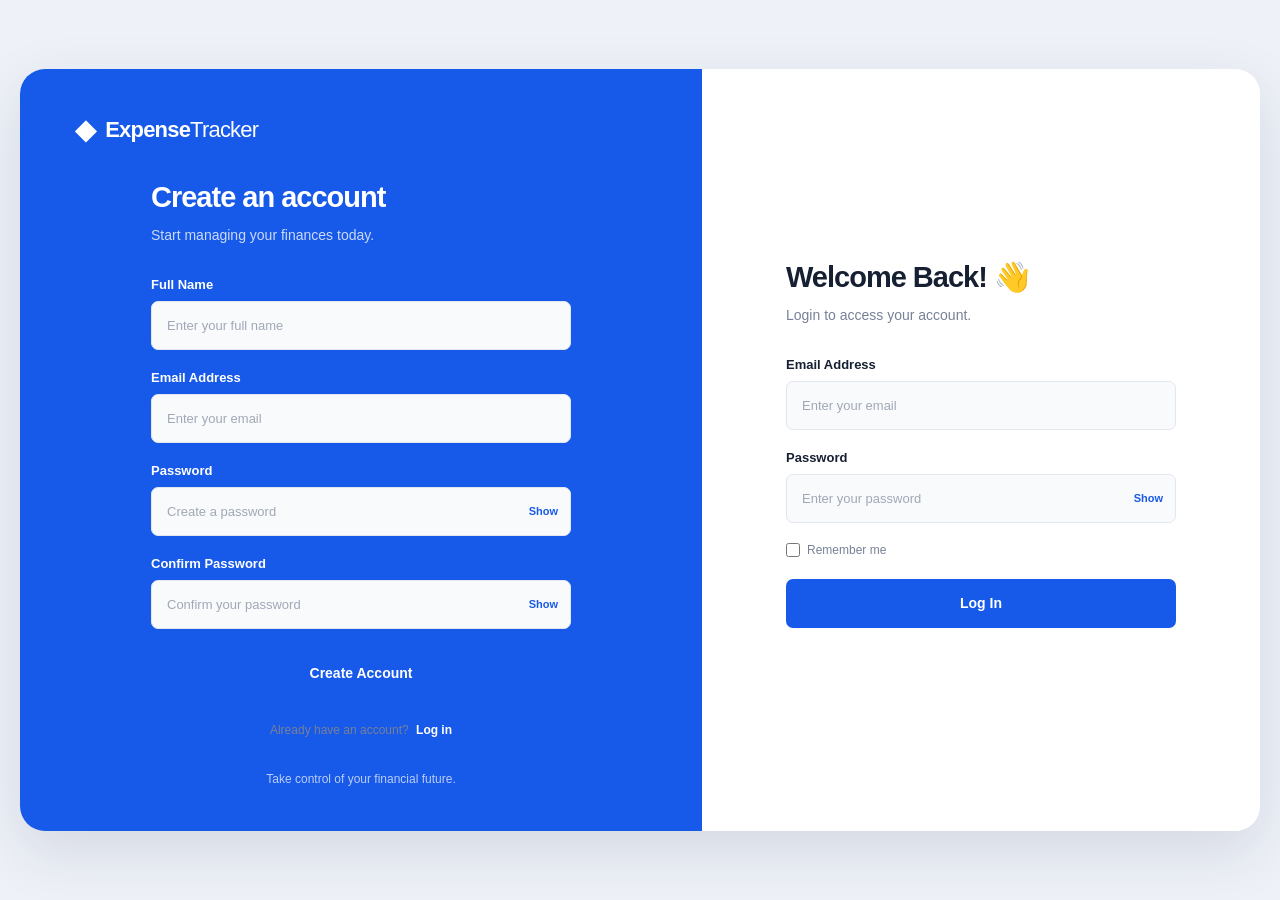
==== profile.html @ bd3599ab "Add Expense Tracker frontend" ====
<!DOCTYPE html>
<html lang="en">
<head>
    <meta charset="UTF-8">
    <meta name="viewport" content="width=device-width, initial-scale=1.0">
    <title>Profile | Expense Tracker</title>
    <link rel="stylesheet" href="profile.css">
    <script src="profile.js"></script>
    <script>

    const savedTheme = JSON.parse(

        localStorage.getItem("appSettings") || "{}"

    ).theme || "light";

    if (savedTheme === "dark") {

        document.documentElement.classList.add("dark-theme");

    }

</script>
</head>
<body>
    <div class="dashboard-container">

        <!-- Sidebar -->

        <aside class="sidebar">

            <div class="logo">

                <h2>ExpenseTracker</h2>

            </div>

            <nav class="sidebar-nav">

                <a href="dashboard.html" class="nav-link">

                    <span>▦</span> Dashboard

                </a>

                <a href="transactions.html" class="nav-link">

                    <span>⇄</span> Transactions

                </a>

                <a href="reports.html" class="nav-link">

                    <span>▤</span> Reports

                </a>

                <a href="profile.html" class="nav-link active">

                    <span>♙</span> Profile

                </a>

                <a href="settings.html" class="nav-link">

                    <span>⚙</span> Settings

                </a>

            </nav>

            <div class="sidebar-bottom">

                <button id="logoutButton" class="logout-button">

                    <span>↪</span> Logout

                </button>

            </div>

        </aside>

        <!-- Main Content -->

        <main class="main-content">

            <!-- Topbar -->

            <header class="topbar">

                <div>

                    <h2>My Profile</h2>

                    <p>Manage your personal information</p>

                </div>

                <div class="topbar-user">

                    <div class="user-avatar" id="userAvatar">C</div>

                    <span id="userName">User</span>

                </div>

            </header>

            <!-- Profile Content -->

            <section class="profile-content">

                <div class="page-heading">

                    <div>

                        <h1>Personal Information</h1>

                        <p>View and update your account details.</p>

                    </div>

                </div>

                <!-- Profile Overview -->

                <div class="profile-overview card">

                    <div class="profile-avatar" id="profileAvatar">C</div>

                    <div class="profile-overview-info">

                        <h2 id="profileDisplayName">User</h2>

                        <p id="profileDisplayEmail">user@example.com</p>

                        <span class="account-badge">Personal Account</span>

                    </div>

                </div>

                <!-- Personal Details -->

                <div class="profile-form-card card">

                    <div class="section-heading">

                        <div>

                            <h2>Account Details</h2>

                            <p>Update the information associated with your account.</p>

                        </div>

                    </div>

                    <form id="profileForm">

                        <div class="form-grid">

                            <div class="form-group">

                                <label for="firstName">First Name</label>

                                <input

                                    type="text"

                                    id="firstName"

                                    placeholder="Enter your first name"

                                    required

                                >

                            </div>

                            <div class="form-group">

                                <label for="lastName">Last Name</label>

                                <input

                                    type="text"

                                    id="lastName"

                                    placeholder="Enter your last name"

                                    required

                                >

                            </div>

                            <div class="form-group">

                                <label for="email">Email Address</label>

                                <input

                                    type="email"

                                    id="email"

                                    placeholder="Enter your email"

                                    required

                                >

                            </div>

                            <div class="form-group">

                                <label for="phone">Phone Number</label>

                                <input

                                    type="tel"

                                    id="phone"

                                    placeholder="Enter your phone number"

                                >

                            </div>

                        </div>

                        <div class="form-group">

                            <label for="bio">About Me</label>

                            <textarea

                                id="bio"

                                rows="4"

                                placeholder="Tell us a little about yourself..."

                            ></textarea>

                        </div>

                        <div class="form-actions">

                            <button type="reset" class="cancel-button">

                                Cancel

                            </button>

                            <button type="submit" class="save-button">

                                Save Changes

                            </button>

                        </div>

                    </form>

                    <p id="profileMessage" class="form-message"></p>

                </div>

                <!-- Account Information -->

                <div class="account-info-card card">

                    <h2>Account Information</h2>

                    <div class="account-info-row">

                        <div>

                            <h4>Account Type</h4>

                            <p>Personal Expense Tracker</p>

                        </div>

                        <span class="info-status">Active</span>

                    </div>

                    <div class="account-info-row">

                        <div>

                            <h4>Account Email</h4>

                            <p id="accountEmail">user@example.com</p>

                        </div>

                    </div>

                </div>

            </section>

        </main>

    </div>
</body>
</html>
---- profile.css ----
* {
    margin: 0;
    padding: 0;
    box-sizing: border-box;
}

:root {
    --blue: #1759e8;
    --dark-blue: #1045bd;
    --light-blue: #edf3ff;
    --green: #16a36a;
    --red: #e64b4b;
    --background: #f5f7fb;
    --white: #ffffff;
    --text: #202b3c;
    --muted: #8993a4;
    --border: #e9edf3;
}

body {
    font-family: "Inter", sans-serif;
   background: #b1c1ed;
    color: var(--text);
    min-height: 100vh;
}

a {
    text-decoration: none;
    color: inherit;
}

button,
input,
textarea {
    font: inherit;
}



.dashboard-container {
    display: flex;
    min-height: 100vh;
    width: 100%;
}



.sidebar {
    width: 250px;
    min-width: 250px;
    background: #171c2e;
    color: var(--white);
    padding: 30px 20px;
    display: flex;
    flex-direction: column;
    flex-shrink: 0;
}

.logo {
    margin-bottom: 55px;
}

.logo h2 {
    font-size: 19px;
    font-weight: 700;
}
.sidebar-nav {
    display: flex;
    flex-direction: column;
    gap: 12px;
}

.nav-link {
    display: flex;
    align-items: center;
    gap: 14px;
    padding: 14px 15px;
    border-radius: 10px;
    font-size: 14px;
    font-weight: 500;
    color: rgba(255, 255, 255, 0.8);
    transition: background 0.2s ease;
}

.nav-link span {
    width: 22px;
    text-align: center;
    font-size: 19px;
}

.nav-link:hover,
.nav-link.active {
    background: rgba(255, 255, 255, 0.18);
    color: var(--white);
}

.sidebar-bottom {
    margin-top: auto;
}

.logout-button {
    width: 100%;
    padding: 13px 15px;
    display: flex;
    align-items: center;
    gap: 14px;
    border: none;
    background: transparent;
    color: rgba(255, 255, 255, 0.8);
    border-radius: 10px;
    font-size: 14px;
    cursor: pointer;
    text-align: left;
}

.logout-button:hover {
    background: rgba(255, 255, 255, 0.18);
    color: var(--white);
}

/* =====================================
   4. MAIN CONTENT
===================================== */

.main-content {
    flex: 1;
    min-width: 0;
    padding: 35px 40px;
}

/* =====================================
   5. TOPBAR
===================================== */

.topbar {
    display: flex;
    align-items: center;
    justify-content: space-between;
    gap: 20px;
    margin-bottom: 35px;
}

.topbar h2 {
    font-size: 25px;
    font-weight: 700;
    margin-bottom: 9px;
}

.topbar p {
    color: var(--muted);
    font-size: 14px;
}

.topbar-user {
    display: flex;
    align-items: center;
    gap: 12px;
    font-size: 13px;
    font-weight: 600;
}

.user-avatar {
    width: 43px;
    height: 43px;
    display: flex;
    align-items: center;
    justify-content: center;
    background: var(--light-blue);
    color: var(--blue);
    border-radius: 50%;
    font-size: 13px;
    font-weight: 700;
}

/* =====================================
   6. PROFILE CONTENT
===================================== */

.profile-content {
    width: 100%;
    max-width: 1100px;
}

.page-heading {
    margin-bottom: 25px;
}

.page-heading h1 {
    font-size: 23px;
    font-weight: 700;
    margin-bottom: 8px;
}

.page-heading p {
    color: var(--muted);
    font-size: 14px;
}

/* =====================================
   7. PROFILE CARDS
===================================== */

.card {
    background: var(--white);
    border: 1px solid var(--border);
    border-radius: 14px;
    padding: 25px;
    box-shadow: 0 3px 12px rgba(20, 40, 80, 0.03);
    margin-bottom: 22px;
}

/* =====================================
   8. PROFILE OVERVIEW
===================================== */

.profile-overview {
    display: flex;
    align-items: center;
    gap: 22px;
}

.profile-avatar {
    width: 85px;
    height: 85px;
    min-width: 85px;
    display: flex;
    align-items: center;
    justify-content: center;
    border-radius: 50%;
    background: var(--light-blue);
    color: var(--blue);
    font-size: 30px;
    font-weight: 700;
}

.profile-overview-info h2 {
    font-size: 20px;
    font-weight: 700;
    margin-bottom: 7px;
}

.profile-overview-info p {
    color: var(--muted);
    font-size: 13px;
    margin-bottom: 12px;
}

.account-badge {
    display: inline-block;
    padding: 6px 11px;
    background: #e8f8f0;
    color: var(--green);
    border-radius: 20px;
    font-size: 11px;
    font-weight: 600;
}

/* =====================================
   9. PROFILE FORM
===================================== */

.section-heading {
    margin-bottom: 25px;
}

.section-heading h2 {
    font-size: 17px;
    font-weight: 700;
    margin-bottom: 7px;
}

.section-heading p {
    color: var(--muted);
    font-size: 13px;
}

.form-grid {
    display: grid;
    grid-template-columns: repeat(2, minmax(0, 1fr));
    gap: 20px;
}

.form-group {
    display: flex;
    flex-direction: column;
    gap: 9px;
    margin-bottom: 20px;
}

.form-group label {
    font-size: 13px;
    font-weight: 600;
    color: var(--text);
}

.form-group input,
.form-group textarea {
    width: 100%;
    padding: 13px 14px;
    border: 1px solid var(--border);
    border-radius: 9px;
    background: var(--white);
    color: var(--text);
    font-size: 13px;
    outline: none;
    transition: border 0.2s ease, box-shadow 0.2s ease;
}

.form-group input {
    height: 46px;
}

.form-group textarea {
    resize: vertical;
    min-height: 110px;
}

.form-group input::placeholder,
.form-group textarea::placeholder {
    color: #aab2bf;
}

.form-group input:focus,
.form-group textarea:focus {
    border-color: var(--blue);
    box-shadow: 0 0 0 3px rgba(23, 89, 232, 0.08);
}

/* =====================================
   10. FORM BUTTONS
===================================== */

.form-actions {
    display: flex;
    justify-content: flex-end;
    gap: 12px;
    margin-top: 5px;
}

.cancel-button,
.save-button {
    padding: 12px 22px;
    border-radius: 8px;
    font-size: 13px;
    font-weight: 600;
    cursor: pointer;
    transition: 0.2s ease;
}

.cancel-button {
    background: var(--white);
    color: var(--text);
    border: 1px solid var(--border);
}

.cancel-button:hover {
    background: #f5f7fb;
}

.save-button {
    background: var(--blue);
    color: var(--white);
    border: 1px solid var(--blue);
}

.save-button:hover {
    background: var(--dark-blue);
}

.form-message {
    margin-top: 15px;
    font-size: 13px;
    font-weight: 500;
}

/* =====================================
   11. ACCOUNT INFORMATION
===================================== */

.account-info-card h2 {
    font-size: 17px;
    font-weight: 700;
    margin-bottom: 22px;
}

.account-info-row {
    display: flex;
    align-items: center;
    justify-content: space-between;
    gap: 15px;
    padding: 17px 0;
    border-bottom: 1px solid var(--border);
}

.account-info-row:last-child {
    border-bottom: none;
}

.account-info-row h4 {
    font-size: 13px;
    font-weight: 600;
    margin-bottom: 6px;
}

.account-info-row p {
    color: var(--muted);
    font-size: 12px;
}

.info-status {
    padding: 6px 12px;
    border-radius: 20px;
    background: #e8f8f0;
    color: var(--green);
    font-size: 11px;
    font-weight: 600;
}

/* =====================================
   12. TABLET RESPONSIVENESS
===================================== */

@media (max-width: 1100px) {

    .sidebar {
        width: 220px;
        min-width: 220px;
    }

    .main-content {
        padding: 30px 25px;
    }
}

/* =====================================
   13. MOBILE RESPONSIVENESS
===================================== */

@media (max-width: 750px) {

    .dashboard-container {
        flex-direction: column;
    }

    .sidebar {
        width: 100%;
        min-width: 100%;
        min-height: auto;
        padding: 16px 20px;
    }

    .logo {
        margin-bottom: 18px;
    }

    .sidebar-nav {
        flex-direction: row;
        gap: 8px;
        overflow-x: auto;
        padding-bottom: 5px;
    }

    .nav-link {
        flex-shrink: 0;
        padding: 10px 12px;
        font-size: 12px;
    }

    .nav-link span {
        font-size: 16px;
        width: auto;
    }

    .sidebar-bottom {
        display: none;
    }

    .main-content {
        width: 100%;
        padding: 25px 18px;
    }

    .topbar h2 {
        font-size: 20px;
    }

    .topbar p {
        font-size: 12px;
    }

    .profile-content {
        max-width: 100%;
    }

    .card {
        padding: 20px;
    }
}

/* =====================================
   14. SMALL MOBILE SCREENS
===================================== */

@media (max-width: 420px) {

    .main-content {
        padding: 20px 13px;
    }

    .topbar {
        align-items: flex-start;
    }

    .topbar h2 {
        font-size: 17px;
    }

    .topbar-user {
        gap: 8px;
        font-size: 11px;
    }

    .user-avatar {
        width: 36px;
        height: 36px;
    }

    .page-heading h1 {
        font-size: 19px;
    }

    .profile-overview {
        align-items: flex-start;
        gap: 15px;
    }

    .profile-avatar {
        width: 65px;
        height: 65px;
        min-width: 65px;
        font-size: 24px;
    }

    .profile-overview-info h2 {
        font-size: 17px;
    }

    .form-grid {
        grid-template-columns: 1fr;
        gap: 0;
    }

    .form-actions {
        flex-direction: column-reverse;
    }

    .cancel-button,
    .save-button {
        width: 100%;
    }
}
html.dark-theme body {
    background: #111827;
    color: #f1f5f9;
}

html.dark-theme .main-content {
    background: #111827;
    color: #f1f5f9;
}

html.dark-theme .logo,
html.dark-theme .sidebar {
    color: #ffffff;
}

html.dark-theme .card {
    background: #1e293b;
    border-color: #334155;
    color: #f1f5f9;
}

html.dark-theme .page-heading h1,
html.dark-theme .profile-overview-info h2,
html.dark-theme .section-heading h2,
html.dark-theme .account-info-card h2,
html.dark-theme .account-info-row h4,
html.dark-theme .form-group label {
    color: #f1f5f9;
}

html.dark-theme .form-group input,
html.dark-theme .form-group textarea {
    background: #273449;
    color: #f1f5f9;
    border-color: #475569;
}

html.dark-theme .form-group input::placeholder,
html.dark-theme .form-group textarea::placeholder {
    color: #94a3b8;
}

html.dark-theme .cancel-button {
    background: #273449;
    color: #f1f5f9;
    border-color: #475569;
}

html.dark-theme .cancel-button:hover {
    background: #334155;
}

html.dark-theme .account-info-row {
    border-color: #334155;
}

html.dark-theme .topbar p,
html.dark-theme .page-heading p,
html.dark-theme .profile-overview-info p,
html.dark-theme .section-heading p,
html.dark-theme .account-info-row p {
    color: #aab5c5;
}

html.dark-theme .user-avatar,
html.dark-theme .profile-avatar {
    background: #303b59;
    color: #a5b4fc;
}
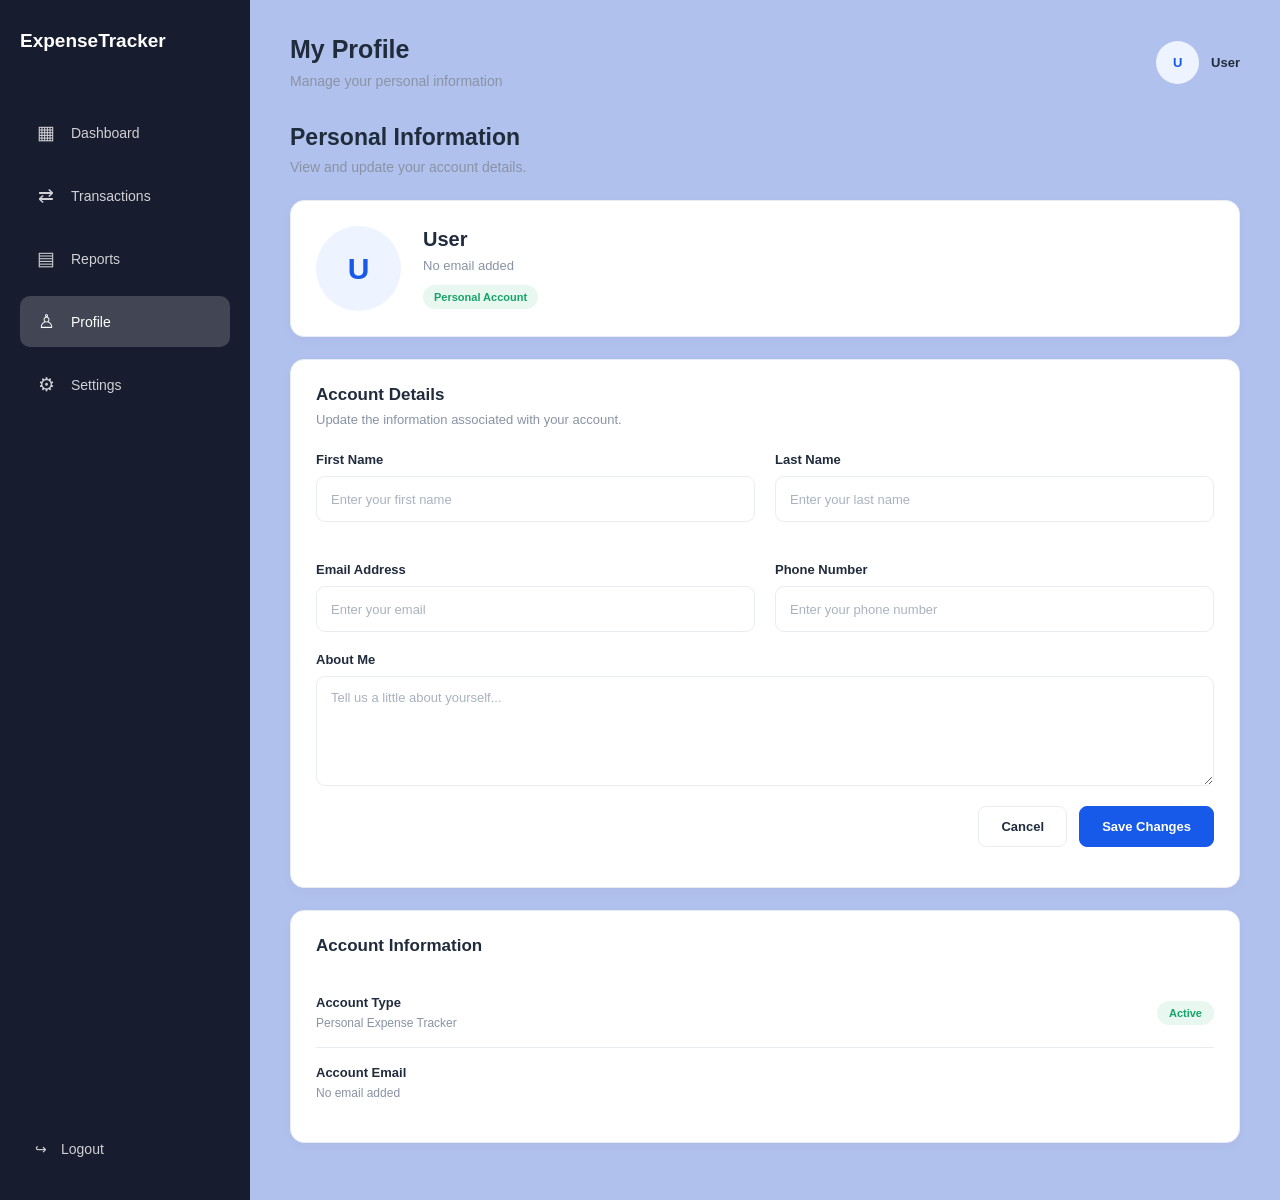
==== commit 166cff85: "commit chane" ====
--- a/profile.html
+++ b/profile.html
@@ -7,308 +7,163 @@
     <link rel="stylesheet" href="profile.css">
     <script src="profile.js"></script>
     <script>
+        const savedTheme = JSON.parse(localStorage.getItem("appSettings") || "{}").theme || "light";
 
-    const savedTheme = JSON.parse(
-
-        localStorage.getItem("appSettings") || "{}"
-
-    ).theme || "light";
-
-    if (savedTheme === "dark") {
-
-        document.documentElement.classList.add("dark-theme");
-
-    }
-
-</script>
+        if (savedTheme === "dark") {
+            document.documentElement.classList.add("dark-theme");
+        }
+    </script>
 </head>
 <body>
     <div class="dashboard-container">
+        <aside class="sidebar">
+            <input type="checkbox" id="mobileMenuToggle" class="mobile-menu-toggle">
 
-        <!-- Sidebar -->
+            <div class="sidebar-header">
+                <div class="logo">
+                    <h2>ExpenseTracker</h2>
+                </div>
 
-        <aside class="sidebar">
-
-            <div class="logo">
-
-                <h2>ExpenseTracker</h2>
-
+                <label for="mobileMenuToggle" class="menu-toggle-button" aria-label="Toggle navigation menu">
+                    <span></span>
+                    <span></span>
+                    <span></span>
+                </label>
             </div>
 
-            <nav class="sidebar-nav">
+            <div class="mobile-menu">
+                <nav class="sidebar-nav">
+                    <a href="dashboard.html" class="nav-link">
+                        <span>▦</span> Dashboard
+                    </a>
 
-                <a href="dashboard.html" class="nav-link">
+                    <a href="transactions.html" class="nav-link">
+                        <span>⇄</span> Transactions
+                    </a>
 
-                    <span>▦</span> Dashboard
+                    <a href="reports.html" class="nav-link">
+                        <span>▤</span> Reports
+                    </a>
 
-                </a>
+                    <a href="profile.html" class="nav-link active">
+                        <span>♙</span> Profile
+                    </a>
 
-                <a href="transactions.html" class="nav-link">
+                    <a href="settings.html" class="nav-link">
+                        <span>⚙</span> Settings
+                    </a>
+                </nav>
 
-                    <span>⇄</span> Transactions
-
-                </a>
-
-                <a href="reports.html" class="nav-link">
-
-                    <span>▤</span> Reports
-
-                </a>
-
-                <a href="profile.html" class="nav-link active">
-
-                    <span>♙</span> Profile
-
-                </a>
-
-                <a href="settings.html" class="nav-link">
-
-                    <span>⚙</span> Settings
-
-                </a>
-
-            </nav>
-
-            <div class="sidebar-bottom">
-
-                <button id="logoutButton" class="logout-button">
-
-                    <span>↪</span> Logout
-
-                </button>
-
+                <div class="sidebar-bottom">
+                    <button id="logoutButton" class="logout-button">
+                        <span>↪</span> Logout
+                    </button>
+                </div>
             </div>
-
         </aside>
 
-        <!-- Main Content -->
-
         <main class="main-content">
-
-            <!-- Topbar -->
-
             <header class="topbar">
-
                 <div>
-
                     <h2>My Profile</h2>
-
                     <p>Manage your personal information</p>
-
                 </div>
 
                 <div class="topbar-user">
+                    <div class="user-avatar" id="userAvatar">C</div>
+                    <span id="userName">User</span>
+                </div>
+            </header>
 
-                    <div class="user-avatar" id="userAvatar">C</div>
-
-                    <span id="userName">User</span>
-
+            <section class="profile-content">
+                <div class="page-heading">
+                    <div>
+                        <h1>Personal Information</h1>
+                        <p>View and update your account details.</p>
+                    </div>
                 </div>
 
-            </header>
-
-            <!-- Profile Content -->
-
-            <section class="profile-content">
-
-                <div class="page-heading">
-
-                    <div>
-
-                        <h1>Personal Information</h1>
-
-                        <p>View and update your account details.</p>
-
-                    </div>
-
-                </div>
-
-                <!-- Profile Overview -->
-
                 <div class="profile-overview card">
-
                     <div class="profile-avatar" id="profileAvatar">C</div>
 
                     <div class="profile-overview-info">
-
                         <h2 id="profileDisplayName">User</h2>
-
                         <p id="profileDisplayEmail">user@example.com</p>
-
                         <span class="account-badge">Personal Account</span>
-
                     </div>
-
                 </div>
 
-                <!-- Personal Details -->
-
                 <div class="profile-form-card card">
-
                     <div class="section-heading">
-
                         <div>
-
                             <h2>Account Details</h2>
-
                             <p>Update the information associated with your account.</p>
-
                         </div>
-
                     </div>
 
                     <form id="profileForm">
-
                         <div class="form-grid">
-
                             <div class="form-group">
-
                                 <label for="firstName">First Name</label>
-
-                                <input
-
-                                    type="text"
-
-                                    id="firstName"
-
-                                    placeholder="Enter your first name"
-
-                                    required
-
-                                >
-
+                                <input type="text" id="firstName" placeholder="Enter your first name" required>
                             </div>
 
                             <div class="form-group">
-
                                 <label for="lastName">Last Name</label>
-
-                                <input
-
-                                    type="text"
-
-                                    id="lastName"
-
-                                    placeholder="Enter your last name"
-
-                                    required
-
-                                >
-
+                                <input type="text" id="lastName" placeholder="Enter your last name" required>
                             </div>
 
                             <div class="form-group">
-
                                 <label for="email">Email Address</label>
-
-                                <input
-
-                                    type="email"
-
-                                    id="email"
-
-                                    placeholder="Enter your email"
-
-                                    required
-
-                                >
-
+                                <input type="email" id="email" placeholder="Enter your email" required>
                             </div>
 
                             <div class="form-group">
-
                                 <label for="phone">Phone Number</label>
-
-                                <input
-
-                                    type="tel"
-
-                                    id="phone"
-
-                                    placeholder="Enter your phone number"
-
-                                >
-
+                                <input type="tel" id="phone" placeholder="Enter your phone number">
                             </div>
-
                         </div>
 
                         <div class="form-group">
-
                             <label for="bio">About Me</label>
-
-                            <textarea
-
-                                id="bio"
-
-                                rows="4"
-
-                                placeholder="Tell us a little about yourself..."
-
-                            ></textarea>
-
+                            <textarea id="bio" rows="4" placeholder="Tell us a little about yourself..."></textarea>
                         </div>
 
                         <div class="form-actions">
-
                             <button type="reset" class="cancel-button">
-
                                 Cancel
-
                             </button>
 
                             <button type="submit" class="save-button">
-
                                 Save Changes
-
                             </button>
-
                         </div>
-
                     </form>
 
                     <p id="profileMessage" class="form-message"></p>
-
                 </div>
 
-                <!-- Account Information -->
-
                 <div class="account-info-card card">
-
                     <h2>Account Information</h2>
 
                     <div class="account-info-row">
-
                         <div>
-
                             <h4>Account Type</h4>
-
                             <p>Personal Expense Tracker</p>
-
                         </div>
 
                         <span class="info-status">Active</span>
-
                     </div>
 
                     <div class="account-info-row">
-
                         <div>
-
                             <h4>Account Email</h4>
-
                             <p id="accountEmail">user@example.com</p>
-
                         </div>
-
                     </div>
-
                 </div>
-
             </section>
-
         </main>
-
     </div>
 </body>
 </html>
--- a/profile.css
+++ b/profile.css
@@ -19,7 +19,7 @@
 
 body {
     font-family: "Inter", sans-serif;
-   background: #b1c1ed;
+    background: #b1c1ed;
     color: var(--text);
     min-height: 100vh;
 }
@@ -35,15 +35,11 @@
     font: inherit;
 }
 
-
-
 .dashboard-container {
     display: flex;
     min-height: 100vh;
     width: 100%;
 }
-
-
 
 .sidebar {
     width: 250px;
@@ -56,6 +52,10 @@
     flex-shrink: 0;
 }
 
+.sidebar-header {
+    display: block;
+}
+
 .logo {
     margin-bottom: 55px;
 }
@@ -64,6 +64,18 @@
     font-size: 19px;
     font-weight: 700;
 }
+
+.mobile-menu-toggle,
+.menu-toggle-button {
+    display: none;
+}
+
+.mobile-menu {
+    display: flex;
+    flex-direction: column;
+    flex: 1;
+}
+
 .sidebar-nav {
     display: flex;
     flex-direction: column;
@@ -118,20 +130,12 @@
     color: var(--white);
 }
 
-/* =====================================
-   4. MAIN CONTENT
-===================================== */
-
 .main-content {
     flex: 1;
     min-width: 0;
     padding: 35px 40px;
 }
 
-/* =====================================
-   5. TOPBAR
-===================================== */
-
 .topbar {
     display: flex;
     align-items: center;
@@ -172,10 +176,6 @@
     font-weight: 700;
 }
 
-/* =====================================
-   6. PROFILE CONTENT
-===================================== */
-
 .profile-content {
     width: 100%;
     max-width: 1100px;
@@ -195,10 +195,6 @@
     color: var(--muted);
     font-size: 14px;
 }
-
-/* =====================================
-   7. PROFILE CARDS
-===================================== */
 
 .card {
     background: var(--white);
@@ -208,10 +204,6 @@
     box-shadow: 0 3px 12px rgba(20, 40, 80, 0.03);
     margin-bottom: 22px;
 }
-
-/* =====================================
-   8. PROFILE OVERVIEW
-===================================== */
 
 .profile-overview {
     display: flex;
@@ -255,10 +247,6 @@
     font-weight: 600;
 }
 
-/* =====================================
-   9. PROFILE FORM
-===================================== */
-
 .section-heading {
     margin-bottom: 25px;
 }
@@ -326,10 +314,6 @@
     box-shadow: 0 0 0 3px rgba(23, 89, 232, 0.08);
 }
 
-/* =====================================
-   10. FORM BUTTONS
-===================================== */
-
 .form-actions {
     display: flex;
     justify-content: flex-end;
@@ -372,10 +356,6 @@
     font-size: 13px;
     font-weight: 500;
 }
-
-/* =====================================
-   11. ACCOUNT INFORMATION
-===================================== */
 
 .account-info-card h2 {
     font-size: 17px;
@@ -416,12 +396,7 @@
     font-weight: 600;
 }
 
-/* =====================================
-   12. TABLET RESPONSIVENESS
-===================================== */
-
 @media (max-width: 1100px) {
-
     .sidebar {
         width: 220px;
         min-width: 220px;
@@ -432,12 +407,7 @@
     }
 }
 
-/* =====================================
-   13. MOBILE RESPONSIVENESS
-===================================== */
-
 @media (max-width: 750px) {
-
     .dashboard-container {
         flex-direction: column;
     }
@@ -447,32 +417,100 @@
         min-width: 100%;
         min-height: auto;
         padding: 16px 20px;
+        position: relative;
+        z-index: 10;
+    }
+
+    .sidebar-header {
+        display: flex;
+        align-items: center;
+        justify-content: space-between;
+        width: 100%;
     }
 
     .logo {
-        margin-bottom: 18px;
+        margin-bottom: 0;
+    }
+
+    .mobile-menu-toggle {
+        display: none;
+    }
+
+    .menu-toggle-button {
+        display: flex;
+        width: 42px;
+        height: 42px;
+        flex-direction: column;
+        align-items: center;
+        justify-content: center;
+        gap: 5px;
+        cursor: pointer;
+        border: 1px solid rgba(255, 255, 255, 0.2);
+        border-radius: 9px;
+        background: rgba(255, 255, 255, 0.08);
+    }
+
+    .menu-toggle-button span {
+        display: block;
+        width: 20px;
+        height: 2px;
+        border-radius: 2px;
+        background: #ffffff;
+        transition: transform 0.2s ease, opacity 0.2s ease;
+    }
+
+    .mobile-menu {
+        display: none;
+        position: absolute;
+        top: 100%;
+        left: 0;
+        right: 0;
+        width: 100%;
+        padding: 12px 20px 18px;
+        background: #171c2e;
+        box-shadow: 0 8px 15px rgba(0, 0, 0, 0.15);
+        border-top: 1px solid rgba(255, 255, 255, 0.1);
+    }
+
+    .mobile-menu-toggle:checked ~ .mobile-menu {
+        display: flex;
     }
 
     .sidebar-nav {
-        flex-direction: row;
-        gap: 8px;
-        overflow-x: auto;
-        padding-bottom: 5px;
+        flex-direction: column;
+        gap: 7px;
+        overflow: visible;
+        padding-bottom: 0;
     }
 
     .nav-link {
-        flex-shrink: 0;
-        padding: 10px 12px;
-        font-size: 12px;
+        flex-shrink: 1;
+        padding: 12px 14px;
+        font-size: 14px;
     }
 
     .nav-link span {
-        font-size: 16px;
-        width: auto;
+        font-size: 18px;
+        width: 22px;
     }
 
     .sidebar-bottom {
-        display: none;
+        display: block;
+        margin-top: 10px;
+        padding-top: 10px;
+        border-top: 1px solid rgba(255, 255, 255, 0.12);
+    }
+
+    .mobile-menu-toggle:checked ~ .sidebar-header .menu-toggle-button span:first-child {
+        transform: translateY(7px) rotate(45deg);
+    }
+
+    .mobile-menu-toggle:checked ~ .sidebar-header .menu-toggle-button span:nth-child(2) {
+        opacity: 0;
+    }
+
+    .mobile-menu-toggle:checked ~ .sidebar-header .menu-toggle-button span:last-child {
+        transform: translateY(-7px) rotate(-45deg);
     }
 
     .main-content {
@@ -497,12 +535,7 @@
     }
 }
 
-/* =====================================
-   14. SMALL MOBILE SCREENS
-===================================== */
-
 @media (max-width: 420px) {
-
     .main-content {
         padding: 20px 13px;
     }
@@ -559,6 +592,7 @@
         width: 100%;
     }
 }
+
 html.dark-theme body {
     background: #111827;
     color: #f1f5f9;
